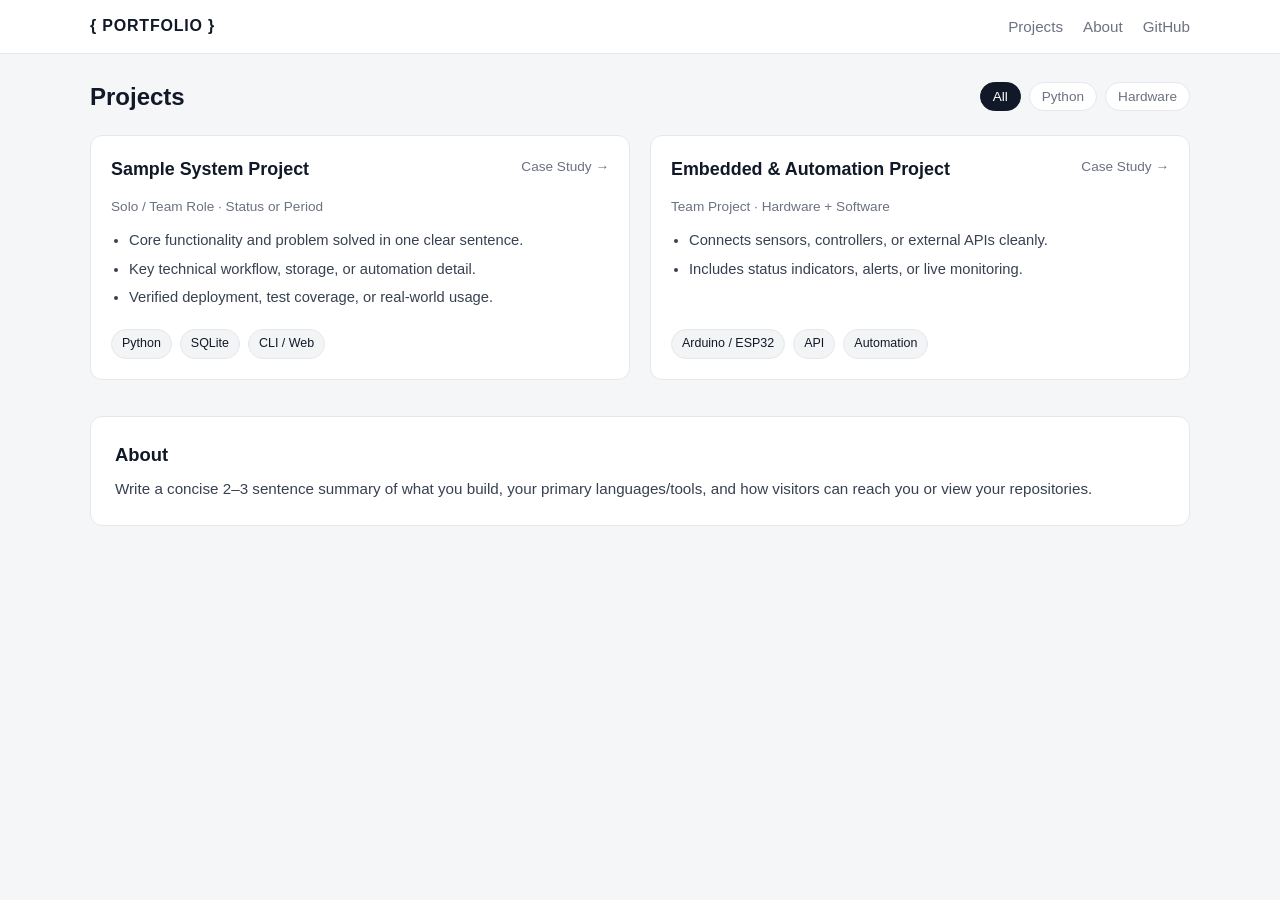
==== index.html @ ddb80d78 "Initial GitHub Pages portfolio" ====
<!DOCTYPE html>
<html lang="en">
<head>
  <meta charset="UTF-8" />
  <meta name="viewport" content="width=device-width, initial-scale=1.0" />
  <title>Portfolio | Projects</title>
  <link rel="stylesheet" href="./css/style.css" />
</head>
<body>
  <header class="topbar">
    <div class="container topbar-inner">
      <a href="./" class="brand">{ PORTFOLIO }</a>
      <nav class="nav">
        <a href="#projects">Projects</a>
        <a href="#about">About</a>
        <a href="https://github.com/YOUR_USERNAME" target="_blank" rel="noreferrer">GitHub</a>
      </nav>
    </div>
  </header>

  <main class="container">
    <section id="projects" class="section">
      <div class="section-header">
        <h1>Projects</h1>
        <div class="filter-bar">
          <button class="filter-btn active" data-filter="all">All</button>
          <button class="filter-btn" data-filter="python">Python</button>
          <button class="filter-btn" data-filter="hardware">Hardware</button>
        </div>
      </div>

      <div class="grid">
        <!-- Card 1 -->
        <article class="card" data-category="python">
          <div class="card-top">
            <h2>Sample System Project</h2>
            <a href="./projects/sample-project/" class="card-link">Case Study →</a>
          </div>
          <p class="meta">Solo / Team Role · Status or Period</p>
          <ul class="card-bullets">
            <li>Core functionality and problem solved in one clear sentence.</li>
            <li>Key technical workflow, storage, or automation detail.</li>
            <li>Verified deployment, test coverage, or real-world usage.</li>
          </ul>
          <div class="tags">
            <span>Python</span>
            <span>SQLite</span>
            <span>CLI / Web</span>
          </div>
        </article>

        <!-- Card 2 -->
        <article class="card" data-category="hardware">
          <div class="card-top">
            <h2>Embedded &amp; Automation Project</h2>
            <a href="./projects/sample-project/" class="card-link">Case Study →</a>
          </div>
          <p class="meta">Team Project · Hardware + Software</p>
          <ul class="card-bullets">
            <li>Connects sensors, controllers, or external APIs cleanly.</li>
            <li>Includes status indicators, alerts, or live monitoring.</li>
          </ul>
          <div class="tags">
            <span>Arduino / ESP32</span>
            <span>API</span>
            <span>Automation</span>
          </div>
        </article>
      </div>
    </section>

    <section id="about" class="section about-box">
      <h2>About</h2>
      <p>
        Write a concise 2–3 sentence summary of what you build, your primary languages/tools,
        and how visitors can reach you or view your repositories.
      </p>
    </section>
  </main>

  <script src="./js/main.js"></script>
</body>
</html>
---- css/style.css ----
:root {
  --bg: #f5f6f8;
  --surface: #ffffff;
  --text: #111827;
  --muted: #6b7280;
  --border: #e5e7eb;
  --chip-bg: #f3f4f6;
  --accent: #111827;
}

* {
  box-sizing: border-box;
  margin: 0;
  padding: 0;
}

body {
  font-family: -apple-system, BlinkMacSystemFont, "Segoe UI", Roboto, sans-serif;
  background-color: var(--bg);
  color: var(--text);
  line-height: 1.55;
}

.container {
  max-width: 1140px;
  margin: 0 auto;
  padding: 24px 20px;
}

.topbar {
  background: var(--surface);
  border-bottom: 1px solid var(--border);
  position: sticky;
  top: 0;
  z-index: 10;
}

.topbar-inner {
  display: flex;
  align-items: center;
  justify-content: space-between;
  padding-block: 14px;
}

.brand {
  text-decoration: none;
  color: var(--text);
  font-weight: 700;
  letter-spacing: 0.05em;
}

.nav {
  display: flex;
  gap: 20px;
}

.nav a {
  text-decoration: none;
  color: var(--muted);
  font-size: 0.95rem;
}

.nav a:hover {
  color: var(--text);
}

.section {
  margin-bottom: 36px;
}

.section-header {
  display: flex;
  flex-wrap: wrap;
  justify-content: space-between;
  align-items: center;
  gap: 12px;
  margin-bottom: 20px;
}

.section-header h1 {
  font-size: 1.5rem;
}

.filter-bar {
  display: flex;
  gap: 8px;
}

.filter-btn {
  border: 1px solid var(--border);
  background: var(--surface);
  color: var(--muted);
  padding: 6px 12px;
  border-radius: 999px;
  font-size: 0.85rem;
  cursor: pointer;
}

.filter-btn.active,
.filter-btn:hover {
  background: var(--accent);
  color: #ffffff;
  border-color: var(--accent);
}

.grid {
  display: grid;
  grid-template-columns: repeat(auto-fit, minmax(320px, 1fr));
  gap: 20px;
}

.card {
  background: var(--surface);
  border: 1px solid var(--border);
  border-radius: 12px;
  padding: 20px;
  display: flex;
  flex-direction: column;
  gap: 12px;
}

.card-top {
  display: flex;
  justify-content: space-between;
  align-items: flex-start;
  gap: 12px;
}

.card-top h2 {
  font-size: 1.12rem;
}

.card-link {
  text-decoration: none;
  color: var(--muted);
  font-size: 0.85rem;
  white-space: nowrap;
}

.card-link:hover {
  color: var(--text);
}

.meta {
  font-size: 0.85rem;
  color: var(--muted);
}

.card-bullets {
  padding-left: 18px;
  display: flex;
  flex-direction: column;
  gap: 6px;
  font-size: 0.92rem;
  color: #374151;
}

.tags {
  display: flex;
  flex-wrap: wrap;
  gap: 8px;
  margin-top: auto;
  padding-top: 8px;
}

.tags span {
  background: var(--chip-bg);
  border: 1px solid var(--border);
  border-radius: 999px;
  padding: 4px 10px;
  font-size: 0.78rem;
  font-weight: 500;
}

.about-box,
.detail-card {
  background: var(--surface);
  border: 1px solid var(--border);
  border-radius: 12px;
  padding: 24px;
}

.about-box h2 {
  font-size: 1.15rem;
  margin-bottom: 8px;
}

.about-box p {
  color: #374151;
  font-size: 0.95rem;
}

.proof-img {
  width: 100%;
  max-width: 780px;
  border-radius: 8px;
  border: 1px solid var(--border);
  margin-top: 12px;
  display: block;
}

.caption {
  font-size: 0.85rem;
  color: var(--muted);
  margin-top: 8px;
}
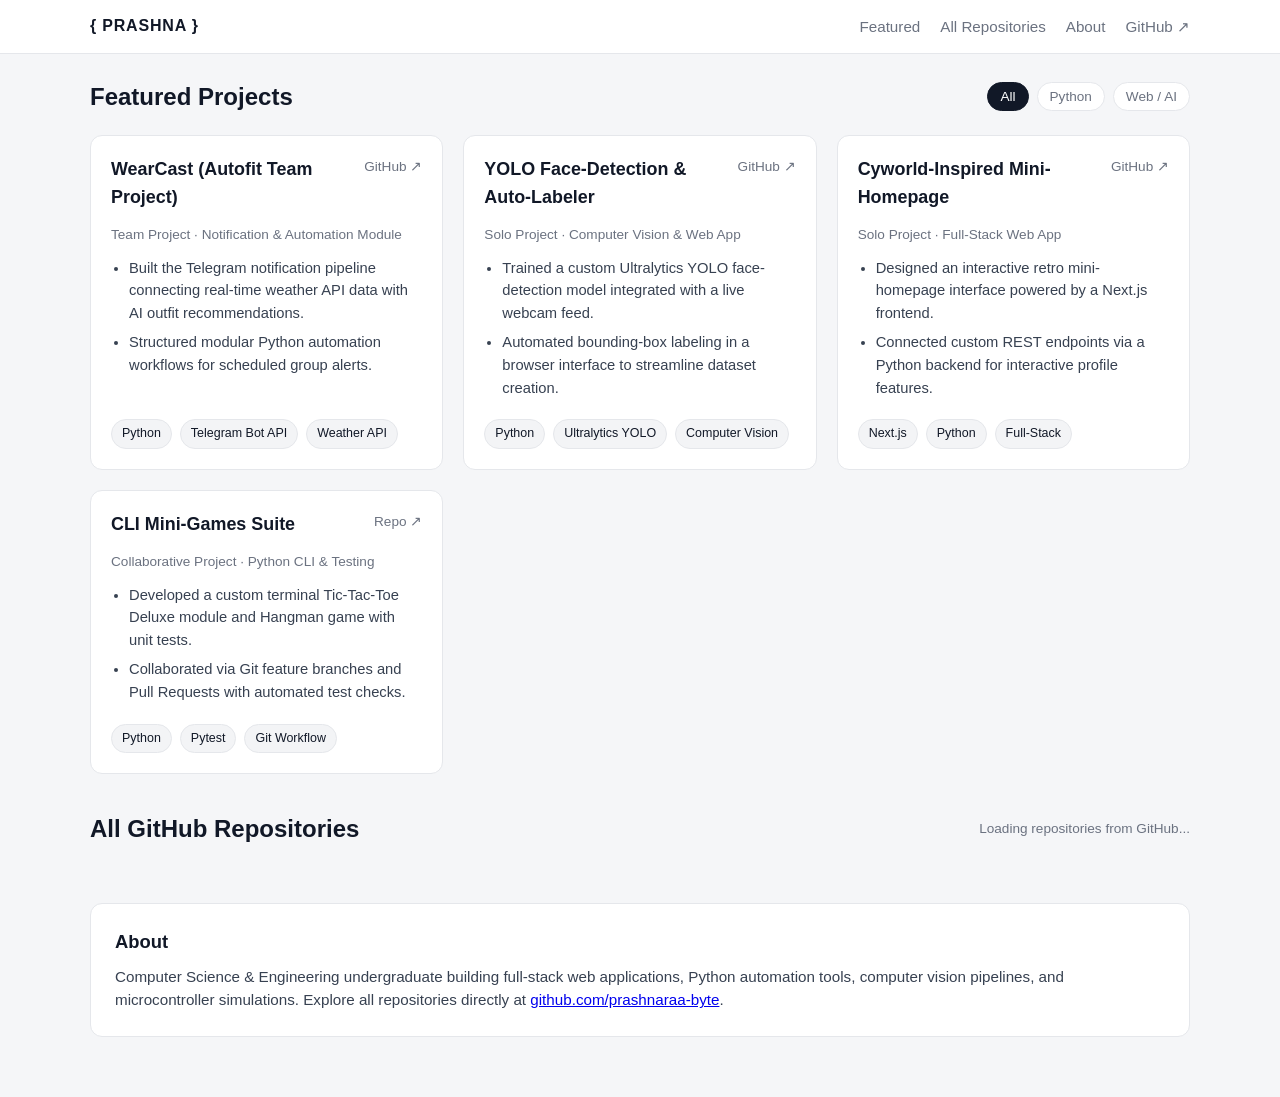
==== commit 14ca58bd: "Add featured projects and auto-load all GitHub repos" ====
--- a/index.html
+++ b/index.html
@@ -1,83 +1,138 @@
 <!DOCTYPE html>
 <html lang="en">
+
 <head>
-  <meta charset="UTF-8" />
-  <meta name="viewport" content="width=device-width, initial-scale=1.0" />
-  <title>Portfolio | Projects</title>
-  <link rel="stylesheet" href="./css/style.css" />
+    <meta charset="UTF-8" />
+    <meta name="viewport" content="width=device-width, initial-scale=1.0" />
+    <title>Prashna Singh | Developer Portfolio</title>
+    <link rel="stylesheet" href="./css/style.css" />
 </head>
+
 <body>
-  <header class="topbar">
-    <div class="container topbar-inner">
-      <a href="./" class="brand">{ PORTFOLIO }</a>
-      <nav class="nav">
-        <a href="#projects">Projects</a>
-        <a href="#about">About</a>
-        <a href="https://github.com/YOUR_USERNAME" target="_blank" rel="noreferrer">GitHub</a>
-      </nav>
-    </div>
-  </header>
+    <header class="topbar">
+        <div class="container topbar-inner">
+            <a href="./index.html" class="brand">{ PRASHNA }</a>
+            <nav class="nav">
+                <a href="#featured">Featured</a>
+                <a href="#all-repos">All Repositories</a>
+                <a href="#about">About</a>
+                <a href="https://github.com/prashnaraa-byte" target="_blank" rel="noreferrer">GitHub ↗</a>
+            </nav>
+        </div>
+    </header>
 
-  <main class="container">
-    <section id="projects" class="section">
-      <div class="section-header">
-        <h1>Projects</h1>
-        <div class="filter-bar">
-          <button class="filter-btn active" data-filter="all">All</button>
-          <button class="filter-btn" data-filter="python">Python</button>
-          <button class="filter-btn" data-filter="hardware">Hardware</button>
-        </div>
-      </div>
+    <main class="container">
+        <!-- Featured Projects Section -->
+        <section id="featured" class="section">
+            <div class="section-header">
+                <h1>Featured Projects</h1>
+                <div class="filter-bar">
+                    <button class="filter-btn active" data-filter="all">All</button>
+                    <button class="filter-btn" data-filter="python">Python</button>
+                    <button class="filter-btn" data-filter="web">Web / AI</button>
+                </div>
+            </div>
 
-      <div class="grid">
-        <!-- Card 1 -->
-        <article class="card" data-category="python">
-          <div class="card-top">
-            <h2>Sample System Project</h2>
-            <a href="./projects/sample-project/" class="card-link">Case Study →</a>
-          </div>
-          <p class="meta">Solo / Team Role · Status or Period</p>
-          <ul class="card-bullets">
-            <li>Core functionality and problem solved in one clear sentence.</li>
-            <li>Key technical workflow, storage, or automation detail.</li>
-            <li>Verified deployment, test coverage, or real-world usage.</li>
-          </ul>
-          <div class="tags">
-            <span>Python</span>
-            <span>SQLite</span>
-            <span>CLI / Web</span>
-          </div>
-        </article>
+            <div class="grid">
+                <article class="card" data-category="python">
+                    <div class="card-top">
+                        <h2>WearCast (Autofit Team Project)</h2>
+                        <a href="https://github.com/prashnaraa-byte" target="_blank" rel="noreferrer"
+                            class="card-link">GitHub ↗</a>
+                    </div>
+                    <p class="meta">Team Project · Notification &amp; Automation Module</p>
+                    <ul class="card-bullets">
+                        <li>Built the Telegram notification pipeline connecting real-time weather API data with AI
+                            outfit recommendations.</li>
+                        <li>Structured modular Python automation workflows for scheduled group alerts.</li>
+                    </ul>
+                    <div class="tags">
+                        <span>Python</span>
+                        <span>Telegram Bot API</span>
+                        <span>Weather API</span>
+                    </div>
+                </article>
 
-        <!-- Card 2 -->
-        <article class="card" data-category="hardware">
-          <div class="card-top">
-            <h2>Embedded &amp; Automation Project</h2>
-            <a href="./projects/sample-project/" class="card-link">Case Study →</a>
-          </div>
-          <p class="meta">Team Project · Hardware + Software</p>
-          <ul class="card-bullets">
-            <li>Connects sensors, controllers, or external APIs cleanly.</li>
-            <li>Includes status indicators, alerts, or live monitoring.</li>
-          </ul>
-          <div class="tags">
-            <span>Arduino / ESP32</span>
-            <span>API</span>
-            <span>Automation</span>
-          </div>
-        </article>
-      </div>
-    </section>
+                <article class="card" data-category="web">
+                    <div class="card-top">
+                        <h2>YOLO Face-Detection &amp; Auto-Labeler</h2>
+                        <a href="https://github.com/prashnaraa-byte" target="_blank" rel="noreferrer"
+                            class="card-link">GitHub ↗</a>
+                    </div>
+                    <p class="meta">Solo Project · Computer Vision &amp; Web App</p>
+                    <ul class="card-bullets">
+                        <li>Trained a custom Ultralytics YOLO face-detection model integrated with a live webcam feed.
+                        </li>
+                        <li>Automated bounding-box labeling in a browser interface to streamline dataset creation.</li>
+                    </ul>
+                    <div class="tags">
+                        <span>Python</span>
+                        <span>Ultralytics YOLO</span>
+                        <span>Computer Vision</span>
+                    </div>
+                </article>
 
-    <section id="about" class="section about-box">
-      <h2>About</h2>
-      <p>
-        Write a concise 2–3 sentence summary of what you build, your primary languages/tools,
-        and how visitors can reach you or view your repositories.
-      </p>
-    </section>
-  </main>
+                <article class="card" data-category="web">
+                    <div class="card-top">
+                        <h2>Cyworld-Inspired Mini-Homepage</h2>
+                        <a href="https://github.com/prashnaraa-byte" target="_blank" rel="noreferrer"
+                            class="card-link">GitHub ↗</a>
+                    </div>
+                    <p class="meta">Solo Project · Full-Stack Web App</p>
+                    <ul class="card-bullets">
+                        <li>Designed an interactive retro mini-homepage interface powered by a Next.js frontend.</li>
+                        <li>Connected custom REST endpoints via a Python backend for interactive profile features.</li>
+                    </ul>
+                    <div class="tags">
+                        <span>Next.js</span>
+                        <span>Python</span>
+                        <span>Full-Stack</span>
+                    </div>
+                </article>
 
-  <script src="./js/main.js"></script>
+                <article class="card" data-category="python">
+                    <div class="card-top">
+                        <h2>CLI Mini-Games Suite</h2>
+                        <a href="https://github.com/hwangjh0220/minigame_poject" target="_blank" rel="noreferrer"
+                            class="card-link">Repo ↗</a>
+                    </div>
+                    <p class="meta">Collaborative Project · Python CLI &amp; Testing</p>
+                    <ul class="card-bullets">
+                        <li>Developed a custom terminal Tic-Tac-Toe Deluxe module and Hangman game with unit tests.</li>
+                        <li>Collaborated via Git feature branches and Pull Requests with automated test checks.</li>
+                    </ul>
+                    <div class="tags">
+                        <span>Python</span>
+                        <span>Pytest</span>
+                        <span>Git Workflow</span>
+                    </div>
+                </article>
+            </div>
+        </section>
+
+        <!-- Automatic GitHub Repositories Section -->
+        <section id="all-repos" class="section">
+            <div class="section-header">
+                <h2>All GitHub Repositories</h2>
+                <span id="repo-count" class="meta">Loading repositories from GitHub...</span>
+            </div>
+            <div id="repo-grid" class="grid"></div>
+        </section>
+
+        <!-- About Section -->
+        <section id="about" class="section about-box">
+            <h2>About</h2>
+            <p>
+                Computer Science &amp; Engineering undergraduate building full-stack web applications,
+                Python automation tools, computer vision pipelines, and microcontroller simulations.
+                Explore all repositories directly at
+                <a href="https://github.com/prashnaraa-byte" target="_blank"
+                    rel="noreferrer">github.com/prashnaraa-byte</a>.
+            </p>
+        </section>
+    </main>
+
+    <script src="./js/main.js"></script>
 </body>
+
 </html>
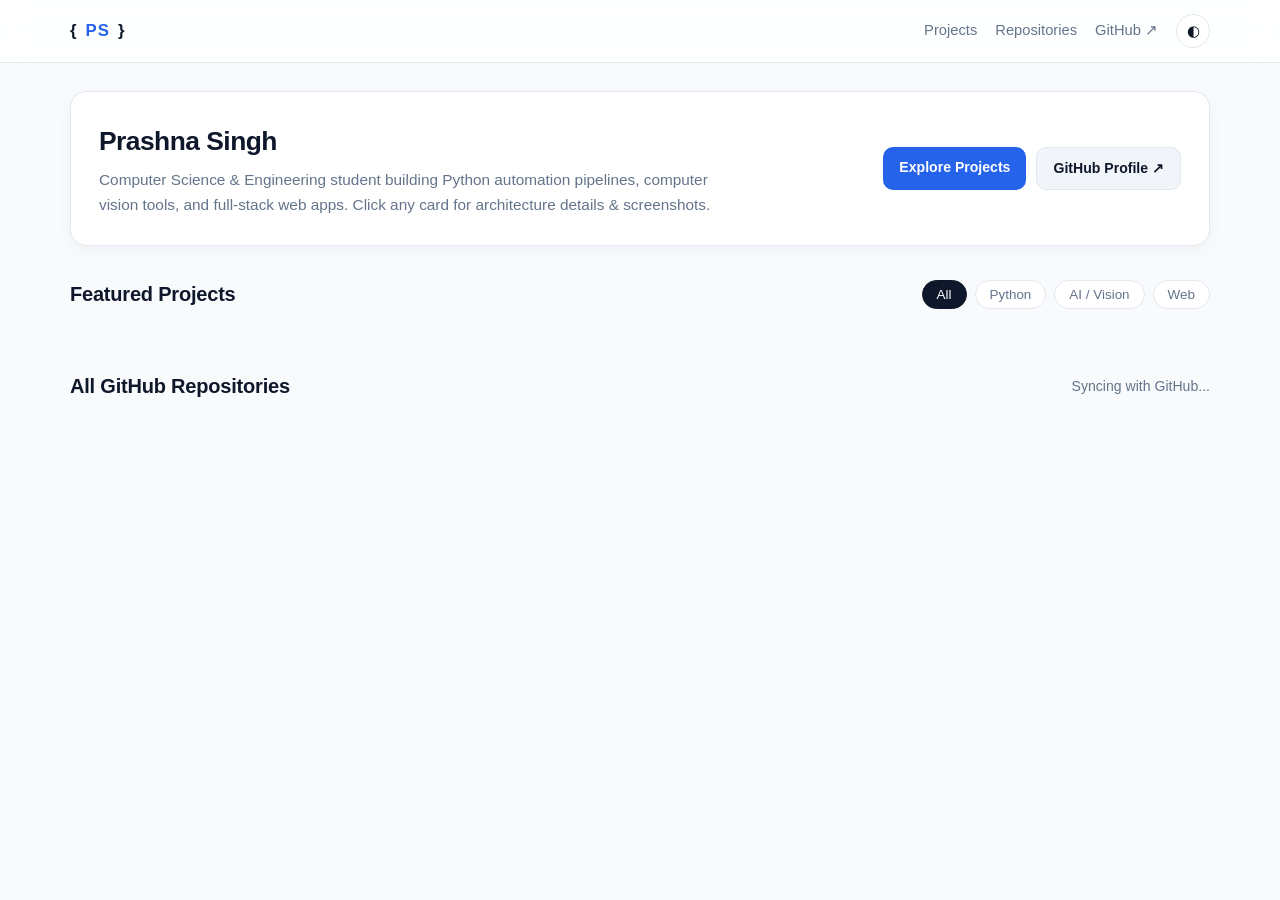
==== commit a2155c85: "Upgrade UI/UX with card grid, dark mode, and dynamic project detail pages" ====
--- a/index.html
+++ b/index.html
@@ -11,127 +11,56 @@
 <body>
     <header class="topbar">
         <div class="container topbar-inner">
-            <a href="./index.html" class="brand">{ PRASHNA }</a>
+            <a href="./index.html" class="brand">{ <span>PS</span> }</a>
             <nav class="nav">
-                <a href="#featured">Featured</a>
-                <a href="#all-repos">All Repositories</a>
-                <a href="#about">About</a>
+                <a href="#featured">Projects</a>
+                <a href="#all-repos">Repositories</a>
                 <a href="https://github.com/prashnaraa-byte" target="_blank" rel="noreferrer">GitHub ↗</a>
+                <button id="theme-toggle" class="theme-btn" title="Toggle Dark/Light Theme">◐</button>
             </nav>
         </div>
     </header>
 
     <main class="container">
-        <!-- Featured Projects Section -->
+        <section class="hero">
+            <div>
+                <h1>Prashna Singh</h1>
+                <p>
+                    Computer Science &amp; Engineering student building Python automation pipelines,
+                    computer vision tools, and full-stack web apps. Click any card for architecture details &amp;
+                    screenshots.
+                </p>
+            </div>
+            <div class="hero-links">
+                <a href="#featured" class="btn-primary">Explore Projects</a>
+                <a href="https://github.com/prashnaraa-byte" target="_blank" rel="noreferrer"
+                    class="btn-secondary">GitHub Profile ↗</a>
+            </div>
+        </section>
+
         <section id="featured" class="section">
             <div class="section-header">
-                <h1>Featured Projects</h1>
+                <h2>Featured Projects</h2>
                 <div class="filter-bar">
                     <button class="filter-btn active" data-filter="all">All</button>
                     <button class="filter-btn" data-filter="python">Python</button>
-                    <button class="filter-btn" data-filter="web">Web / AI</button>
+                    <button class="filter-btn" data-filter="ai">AI / Vision</button>
+                    <button class="filter-btn" data-filter="web">Web</button>
                 </div>
             </div>
-
-            <div class="grid">
-                <article class="card" data-category="python">
-                    <div class="card-top">
-                        <h2>WearCast (Autofit Team Project)</h2>
-                        <a href="https://github.com/prashnaraa-byte" target="_blank" rel="noreferrer"
-                            class="card-link">GitHub ↗</a>
-                    </div>
-                    <p class="meta">Team Project · Notification &amp; Automation Module</p>
-                    <ul class="card-bullets">
-                        <li>Built the Telegram notification pipeline connecting real-time weather API data with AI
-                            outfit recommendations.</li>
-                        <li>Structured modular Python automation workflows for scheduled group alerts.</li>
-                    </ul>
-                    <div class="tags">
-                        <span>Python</span>
-                        <span>Telegram Bot API</span>
-                        <span>Weather API</span>
-                    </div>
-                </article>
-
-                <article class="card" data-category="web">
-                    <div class="card-top">
-                        <h2>YOLO Face-Detection &amp; Auto-Labeler</h2>
-                        <a href="https://github.com/prashnaraa-byte" target="_blank" rel="noreferrer"
-                            class="card-link">GitHub ↗</a>
-                    </div>
-                    <p class="meta">Solo Project · Computer Vision &amp; Web App</p>
-                    <ul class="card-bullets">
-                        <li>Trained a custom Ultralytics YOLO face-detection model integrated with a live webcam feed.
-                        </li>
-                        <li>Automated bounding-box labeling in a browser interface to streamline dataset creation.</li>
-                    </ul>
-                    <div class="tags">
-                        <span>Python</span>
-                        <span>Ultralytics YOLO</span>
-                        <span>Computer Vision</span>
-                    </div>
-                </article>
-
-                <article class="card" data-category="web">
-                    <div class="card-top">
-                        <h2>Cyworld-Inspired Mini-Homepage</h2>
-                        <a href="https://github.com/prashnaraa-byte" target="_blank" rel="noreferrer"
-                            class="card-link">GitHub ↗</a>
-                    </div>
-                    <p class="meta">Solo Project · Full-Stack Web App</p>
-                    <ul class="card-bullets">
-                        <li>Designed an interactive retro mini-homepage interface powered by a Next.js frontend.</li>
-                        <li>Connected custom REST endpoints via a Python backend for interactive profile features.</li>
-                    </ul>
-                    <div class="tags">
-                        <span>Next.js</span>
-                        <span>Python</span>
-                        <span>Full-Stack</span>
-                    </div>
-                </article>
-
-                <article class="card" data-category="python">
-                    <div class="card-top">
-                        <h2>CLI Mini-Games Suite</h2>
-                        <a href="https://github.com/hwangjh0220/minigame_poject" target="_blank" rel="noreferrer"
-                            class="card-link">Repo ↗</a>
-                    </div>
-                    <p class="meta">Collaborative Project · Python CLI &amp; Testing</p>
-                    <ul class="card-bullets">
-                        <li>Developed a custom terminal Tic-Tac-Toe Deluxe module and Hangman game with unit tests.</li>
-                        <li>Collaborated via Git feature branches and Pull Requests with automated test checks.</li>
-                    </ul>
-                    <div class="tags">
-                        <span>Python</span>
-                        <span>Pytest</span>
-                        <span>Git Workflow</span>
-                    </div>
-                </article>
-            </div>
+            <div id="featured-grid" class="grid"></div>
         </section>
 
-        <!-- Automatic GitHub Repositories Section -->
         <section id="all-repos" class="section">
             <div class="section-header">
                 <h2>All GitHub Repositories</h2>
-                <span id="repo-count" class="meta">Loading repositories from GitHub...</span>
+                <span id="repo-count" class="card-subtitle">Syncing with GitHub...</span>
             </div>
             <div id="repo-grid" class="grid"></div>
         </section>
-
-        <!-- About Section -->
-        <section id="about" class="section about-box">
-            <h2>About</h2>
-            <p>
-                Computer Science &amp; Engineering undergraduate building full-stack web applications,
-                Python automation tools, computer vision pipelines, and microcontroller simulations.
-                Explore all repositories directly at
-                <a href="https://github.com/prashnaraa-byte" target="_blank"
-                    rel="noreferrer">github.com/prashnaraa-byte</a>.
-            </p>
-        </section>
     </main>
 
+    <script src="./js/projects-data.js"></script>
     <script src="./js/main.js"></script>
 </body>
 
--- a/css/style.css
+++ b/css/style.css
@@ -1,206 +1,462 @@
 :root {
-  --bg: #f5f6f8;
-  --surface: #ffffff;
-  --text: #111827;
-  --muted: #6b7280;
-  --border: #e5e7eb;
-  --chip-bg: #f3f4f6;
-  --accent: #111827;
+    --bg: #f8fafc;
+    --surface: #ffffff;
+    --surface-hover: #ffffff;
+    --text: #0f172a;
+    --muted: #64748b;
+    --border: #e2e8f0;
+    --chip-bg: #f1f5f9;
+    --chip-text: #334155;
+    --accent: #2563eb;
+    --accent-soft: #eff6ff;
+    --shadow: 0 4px 20px -2px rgba(15, 23, 42, 0.05);
+    --shadow-hover: 0 14px 28px -6px rgba(15, 23, 42, 0.12);
+}
+
+[data-theme="dark"] {
+    --bg: #0b0f19;
+    --surface: #111827;
+    --surface-hover: #161f33;
+    --text: #f8fafc;
+    --muted: #94a3b8;
+    --border: #1e293b;
+    --chip-bg: #1e293b;
+    --chip-text: #cbd5e1;
+    --accent: #60a5fa;
+    --accent-soft: rgba(96, 165, 250, 0.12);
+    --shadow: 0 4px 20px -2px rgba(0, 0, 0, 0.35);
+    --shadow-hover: 0 14px 28px -6px rgba(0, 0, 0, 0.55);
 }
 
 * {
-  box-sizing: border-box;
-  margin: 0;
-  padding: 0;
+    box-sizing: border-box;
+    margin: 0;
+    padding: 0;
 }
 
 body {
-  font-family: -apple-system, BlinkMacSystemFont, "Segoe UI", Roboto, sans-serif;
-  background-color: var(--bg);
-  color: var(--text);
-  line-height: 1.55;
+    font-family: -apple-system, BlinkMacSystemFont, "Pretendard", "Segoe UI", Roboto, sans-serif;
+    background: var(--bg);
+    color: var(--text);
+    line-height: 1.6;
+    transition: background 0.25s ease, color 0.25s ease;
 }
 
 .container {
-  max-width: 1140px;
-  margin: 0 auto;
-  padding: 24px 20px;
-}
-
+    max-width: 1180px;
+    margin: 0 auto;
+    padding: 28px 20px;
+}
+
+/* Sticky Glass Topbar */
 .topbar {
-  background: var(--surface);
-  border-bottom: 1px solid var(--border);
-  position: sticky;
-  top: 0;
-  z-index: 10;
+    background: color-mix(in srgb, var(--surface) 85%, transparent);
+    backdrop-filter: blur(12px);
+    -webkit-backdrop-filter: blur(12px);
+    border-bottom: 1px solid var(--border);
+    position: sticky;
+    top: 0;
+    z-index: 40;
 }
 
 .topbar-inner {
-  display: flex;
-  align-items: center;
-  justify-content: space-between;
-  padding-block: 14px;
+    display: flex;
+    align-items: center;
+    justify-content: space-between;
+    padding-block: 14px;
 }
 
 .brand {
-  text-decoration: none;
-  color: var(--text);
-  font-weight: 700;
-  letter-spacing: 0.05em;
+    text-decoration: none;
+    color: var(--text);
+    font-weight: 800;
+    font-size: 1.05rem;
+    letter-spacing: 0.06em;
+    display: inline-flex;
+    align-items: center;
+    gap: 8px;
+}
+
+.brand span {
+    color: var(--accent);
 }
 
 .nav {
-  display: flex;
-  gap: 20px;
+    display: flex;
+    align-items: center;
+    gap: 18px;
 }
 
 .nav a {
-  text-decoration: none;
-  color: var(--muted);
-  font-size: 0.95rem;
+    text-decoration: none;
+    color: var(--muted);
+    font-size: 0.92rem;
+    font-weight: 500;
+    transition: color 0.2s;
 }
 
 .nav a:hover {
-  color: var(--text);
-}
-
+    color: var(--text);
+}
+
+.theme-btn {
+    width: 34px;
+    height: 34px;
+    border-radius: 50%;
+    border: 1px solid var(--border);
+    background: var(--surface);
+    color: var(--text);
+    cursor: pointer;
+    display: grid;
+    place-items: center;
+    font-size: 0.95rem;
+    transition: transform 0.2s, border-color 0.2s;
+}
+
+.theme-btn:hover {
+    transform: scale(1.06);
+    border-color: var(--accent);
+}
+
+/* Hero Intro */
+.hero {
+    background: var(--surface);
+    border: 1px solid var(--border);
+    border-radius: 16px;
+    padding: 28px;
+    margin-bottom: 32px;
+    box-shadow: var(--shadow);
+    display: flex;
+    flex-wrap: wrap;
+    justify-content: space-between;
+    align-items: center;
+    gap: 20px;
+}
+
+.hero h1 {
+    font-size: 1.65rem;
+    letter-spacing: -0.02em;
+    margin-bottom: 6px;
+}
+
+.hero p {
+    color: var(--muted);
+    max-width: 640px;
+    font-size: 0.96rem;
+}
+
+.hero-links {
+    display: flex;
+    gap: 10px;
+}
+
+.btn-primary,
+.btn-secondary {
+    text-decoration: none;
+    padding: 9px 16px;
+    border-radius: 10px;
+    font-size: 0.88rem;
+    font-weight: 600;
+    transition: all 0.2s;
+}
+
+.btn-primary {
+    background: var(--accent);
+    color: #ffffff;
+}
+
+.btn-primary:hover {
+    opacity: 0.92;
+    transform: translateY(-1px);
+}
+
+.btn-secondary {
+    background: var(--chip-bg);
+    color: var(--text);
+    border: 1px solid var(--border);
+}
+
+.btn-secondary:hover {
+    border-color: var(--accent);
+}
+
+/* Section Header & Filters */
 .section {
-  margin-bottom: 36px;
+    margin-bottom: 40px;
 }
 
 .section-header {
-  display: flex;
-  flex-wrap: wrap;
-  justify-content: space-between;
-  align-items: center;
-  gap: 12px;
-  margin-bottom: 20px;
-}
-
-.section-header h1 {
-  font-size: 1.5rem;
+    display: flex;
+    flex-wrap: wrap;
+    justify-content: space-between;
+    align-items: center;
+    gap: 12px;
+    margin-bottom: 20px;
+}
+
+.section-header h2 {
+    font-size: 1.25rem;
+    letter-spacing: -0.01em;
 }
 
 .filter-bar {
-  display: flex;
-  gap: 8px;
+    display: flex;
+    gap: 8px;
+    flex-wrap: wrap;
 }
 
 .filter-btn {
-  border: 1px solid var(--border);
-  background: var(--surface);
-  color: var(--muted);
-  padding: 6px 12px;
-  border-radius: 999px;
-  font-size: 0.85rem;
-  cursor: pointer;
+    border: 1px solid var(--border);
+    background: var(--surface);
+    color: var(--muted);
+    padding: 6px 14px;
+    border-radius: 999px;
+    font-size: 0.84rem;
+    font-weight: 500;
+    cursor: pointer;
+    transition: all 0.2s;
 }
 
 .filter-btn.active,
 .filter-btn:hover {
-  background: var(--accent);
-  color: #ffffff;
-  border-color: var(--accent);
-}
-
+    background: var(--text);
+    color: var(--bg);
+    border-color: var(--text);
+}
+
+/* 3-Column Responsive Grid */
 .grid {
-  display: grid;
-  grid-template-columns: repeat(auto-fit, minmax(320px, 1fr));
-  gap: 20px;
-}
-
+    display: grid;
+    grid-template-columns: repeat(auto-fill, minmax(340px, 1fr));
+    gap: 20px;
+}
+
+/* Project Card (Matches Photo 1) */
 .card {
-  background: var(--surface);
-  border: 1px solid var(--border);
-  border-radius: 12px;
-  padding: 20px;
-  display: flex;
-  flex-direction: column;
-  gap: 12px;
-}
-
-.card-top {
-  display: flex;
-  justify-content: space-between;
-  align-items: flex-start;
-  gap: 12px;
-}
-
-.card-top h2 {
-  font-size: 1.12rem;
-}
-
-.card-link {
-  text-decoration: none;
-  color: var(--muted);
-  font-size: 0.85rem;
-  white-space: nowrap;
-}
-
-.card-link:hover {
-  color: var(--text);
-}
-
-.meta {
-  font-size: 0.85rem;
-  color: var(--muted);
+    background: var(--surface);
+    border: 1px solid var(--border);
+    border-radius: 16px;
+    padding: 22px;
+    display: flex;
+    flex-direction: column;
+    gap: 14px;
+    box-shadow: var(--shadow);
+    transition: transform 0.22s ease, box-shadow 0.22s ease, border-color 0.22s ease;
+    cursor: pointer;
+    position: relative;
+}
+
+.card:hover {
+    transform: translateY(-4px);
+    box-shadow: var(--shadow-hover);
+    border-color: var(--accent);
+}
+
+.card-top-row {
+    display: flex;
+    justify-content: space-between;
+    align-items: center;
+}
+
+.icon-badge {
+    width: 40px;
+    height: 40px;
+    border-radius: 11px;
+    display: grid;
+    place-items: center;
+    font-size: 1.2rem;
+    font-weight: 700;
+}
+
+.badge-blue {
+    background: rgba(59, 130, 246, 0.14);
+    color: #2563eb;
+}
+
+.badge-rose {
+    background: rgba(244, 63, 94, 0.14);
+    color: #e11d48;
+}
+
+.badge-emerald {
+    background: rgba(16, 185, 129, 0.14);
+    color: #059669;
+}
+
+.badge-amber {
+    background: rgba(245, 158, 11, 0.14);
+    color: #d97706;
+}
+
+.circle-actions {
+    display: flex;
+    gap: 8px;
+}
+
+.circle-btn {
+    width: 32px;
+    height: 32px;
+    border-radius: 50%;
+    border: 1px solid var(--border);
+    background: var(--bg);
+    color: var(--text);
+    text-decoration: none;
+    display: grid;
+    place-items: center;
+    font-size: 0.85rem;
+    transition: all 0.2s;
+}
+
+.circle-btn:hover {
+    background: var(--accent);
+    color: #ffffff;
+    border-color: var(--accent);
+}
+
+.card-title {
+    font-size: 1.12rem;
+    font-weight: 700;
+    margin-bottom: 4px;
+}
+
+.card-subtitle {
+    font-size: 0.88rem;
+    color: var(--muted);
+}
+
+.role-badge {
+    display: inline-flex;
+    align-items: center;
+    gap: 6px;
+    font-size: 0.82rem;
+    font-weight: 600;
+    color: var(--accent);
+    background: var(--accent-soft);
+    padding: 4px 10px;
+    border-radius: 8px;
+    width: fit-content;
 }
 
 .card-bullets {
-  padding-left: 18px;
-  display: flex;
-  flex-direction: column;
-  gap: 6px;
-  font-size: 0.92rem;
-  color: #374151;
+    padding-left: 18px;
+    display: flex;
+    flex-direction: column;
+    gap: 6px;
+    font-size: 0.9rem;
+    color: var(--text);
+    opacity: 0.9;
 }
 
 .tags {
-  display: flex;
-  flex-wrap: wrap;
-  gap: 8px;
-  margin-top: auto;
-  padding-top: 8px;
+    display: flex;
+    flex-wrap: wrap;
+    gap: 7px;
+    margin-top: auto;
+    padding-top: 8px;
 }
 
 .tags span {
-  background: var(--chip-bg);
-  border: 1px solid var(--border);
-  border-radius: 999px;
-  padding: 4px 10px;
-  font-size: 0.78rem;
-  font-weight: 500;
-}
-
-.about-box,
-.detail-card {
-  background: var(--surface);
-  border: 1px solid var(--border);
-  border-radius: 12px;
-  padding: 24px;
-}
-
-.about-box h2 {
-  font-size: 1.15rem;
-  margin-bottom: 8px;
-}
-
-.about-box p {
-  color: #374151;
-  font-size: 0.95rem;
-}
-
-.proof-img {
-  width: 100%;
-  max-width: 780px;
-  border-radius: 8px;
-  border: 1px solid var(--border);
-  margin-top: 12px;
-  display: block;
-}
-
-.caption {
-  font-size: 0.85rem;
-  color: var(--muted);
-  margin-top: 8px;
+    background: var(--chip-bg);
+    color: var(--chip-text);
+    border: 1px solid var(--border);
+    border-radius: 999px;
+    padding: 4px 11px;
+    font-size: 0.76rem;
+    font-weight: 600;
+}
+
+/* Detail Page (Matches Photo 2) */
+.detail-box {
+    background: var(--surface);
+    border: 1px solid var(--border);
+    border-radius: 16px;
+    padding: 28px;
+    margin-bottom: 24px;
+    box-shadow: var(--shadow);
+}
+
+.detail-header {
+    display: flex;
+    flex-wrap: wrap;
+    justify-content: space-between;
+    align-items: flex-start;
+    gap: 16px;
+    padding-bottom: 20px;
+    border-bottom: 1px solid var(--border);
+    margin-bottom: 20px;
+}
+
+.detail-header h1 {
+    font-size: 1.6rem;
+    margin-bottom: 6px;
+}
+
+.verified-grid {
+    display: grid;
+    grid-template-columns: repeat(auto-fit, minmax(300px, 1fr));
+    gap: 18px;
+    margin-top: 16px;
+}
+
+.screen-card {
+    border: 1px solid var(--border);
+    border-radius: 12px;
+    overflow: hidden;
+    background: var(--bg);
+}
+
+.screen-bar {
+    display: flex;
+    justify-content: space-between;
+    align-items: center;
+    padding: 10px 14px;
+    background: var(--surface);
+    border-bottom: 1px solid var(--border);
+    font-size: 0.84rem;
+    font-weight: 600;
+}
+
+.zoom-btn {
+    background: var(--text);
+    color: var(--bg);
+    border: none;
+    border-radius: 6px;
+    padding: 4px 10px;
+    font-size: 0.78rem;
+    cursor: pointer;
+}
+
+.screen-card img {
+    width: 100%;
+    display: block;
+    object-fit: cover;
+}
+
+.screen-placeholder {
+    padding: 36px 20px;
+    text-align: center;
+    color: var(--muted);
+    font-size: 0.88rem;
+}
+
+/* Lightbox Modal */
+.lightbox {
+    position: fixed;
+    inset: 0;
+    background: rgba(0, 0, 0, 0.82);
+    display: none;
+    place-items: center;
+    padding: 24px;
+    z-index: 100;
+}
+
+.lightbox.open {
+    display: grid;
+}
+
+.lightbox img {
+    max-width: 92vw;
+    max-height: 88vh;
+    border-radius: 12px;
+    box-shadow: 0 20px 50px rgba(0, 0, 0, 0.6);
 }
